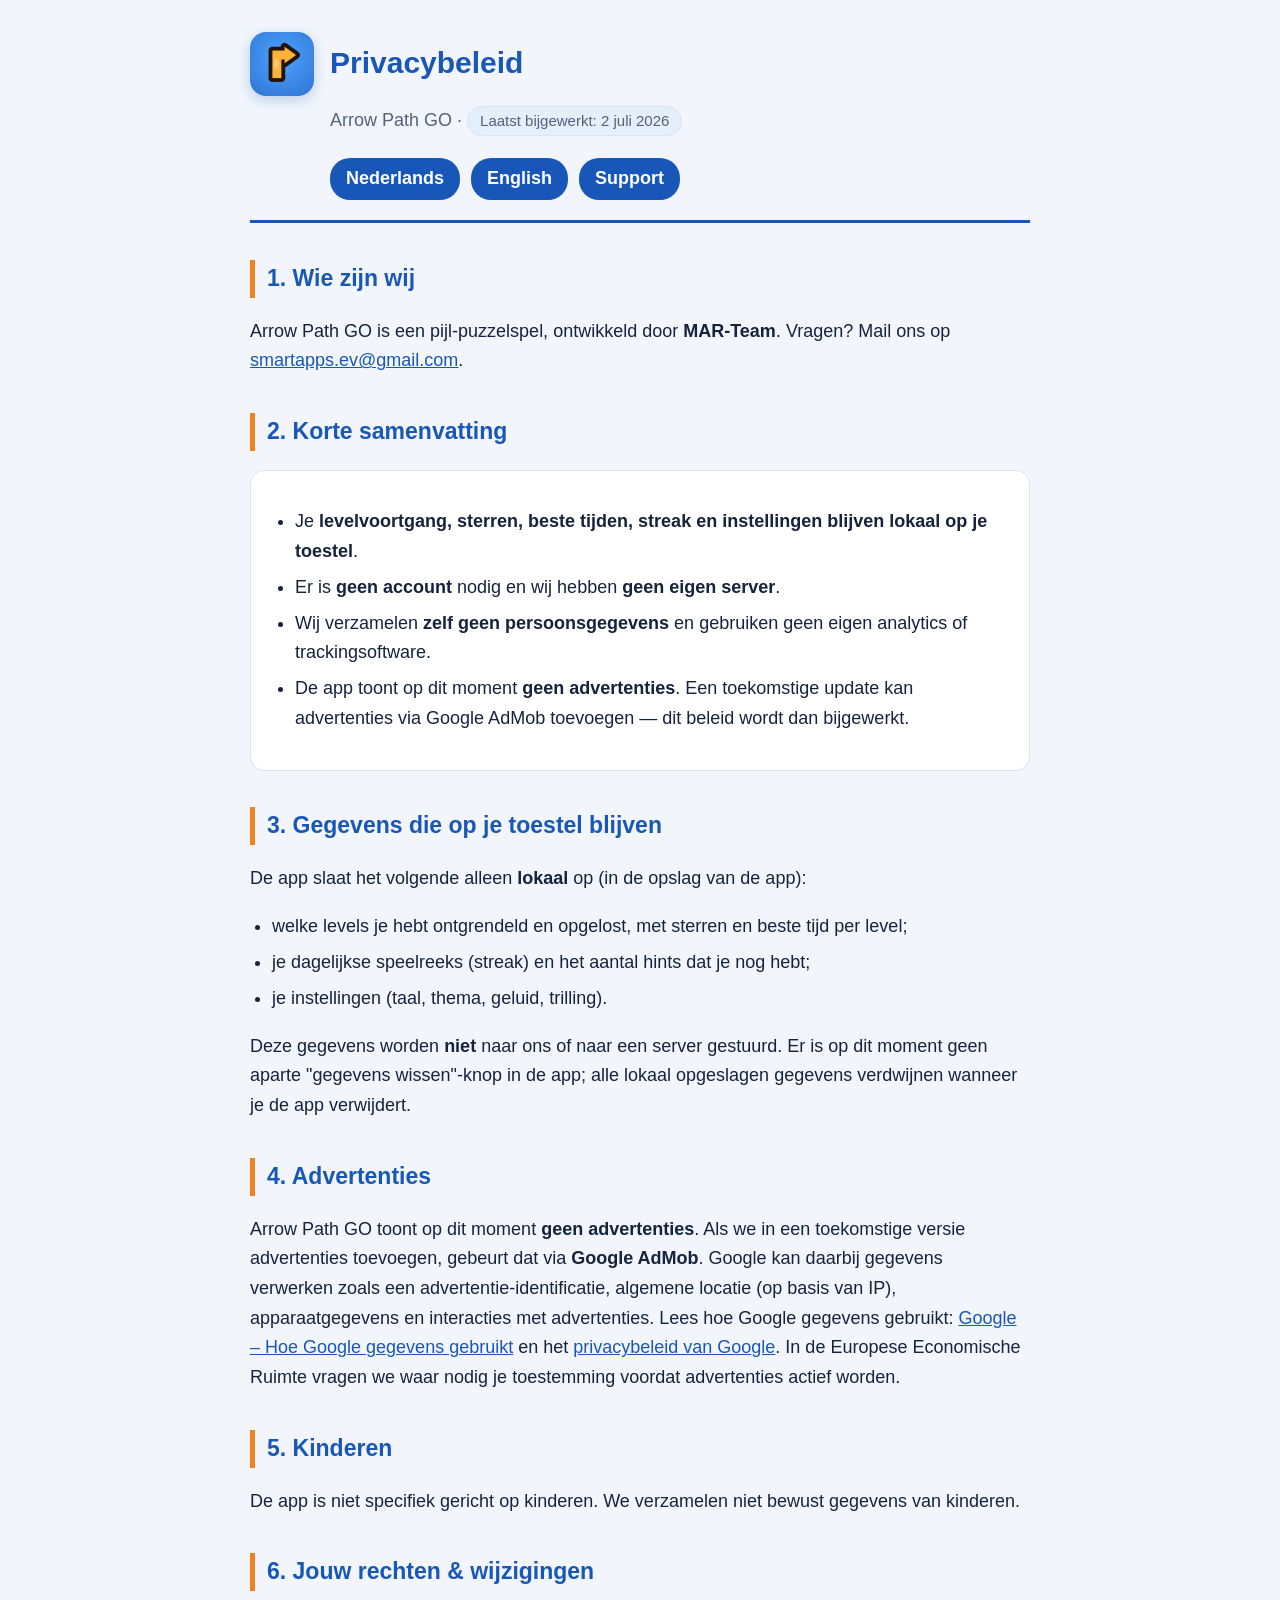
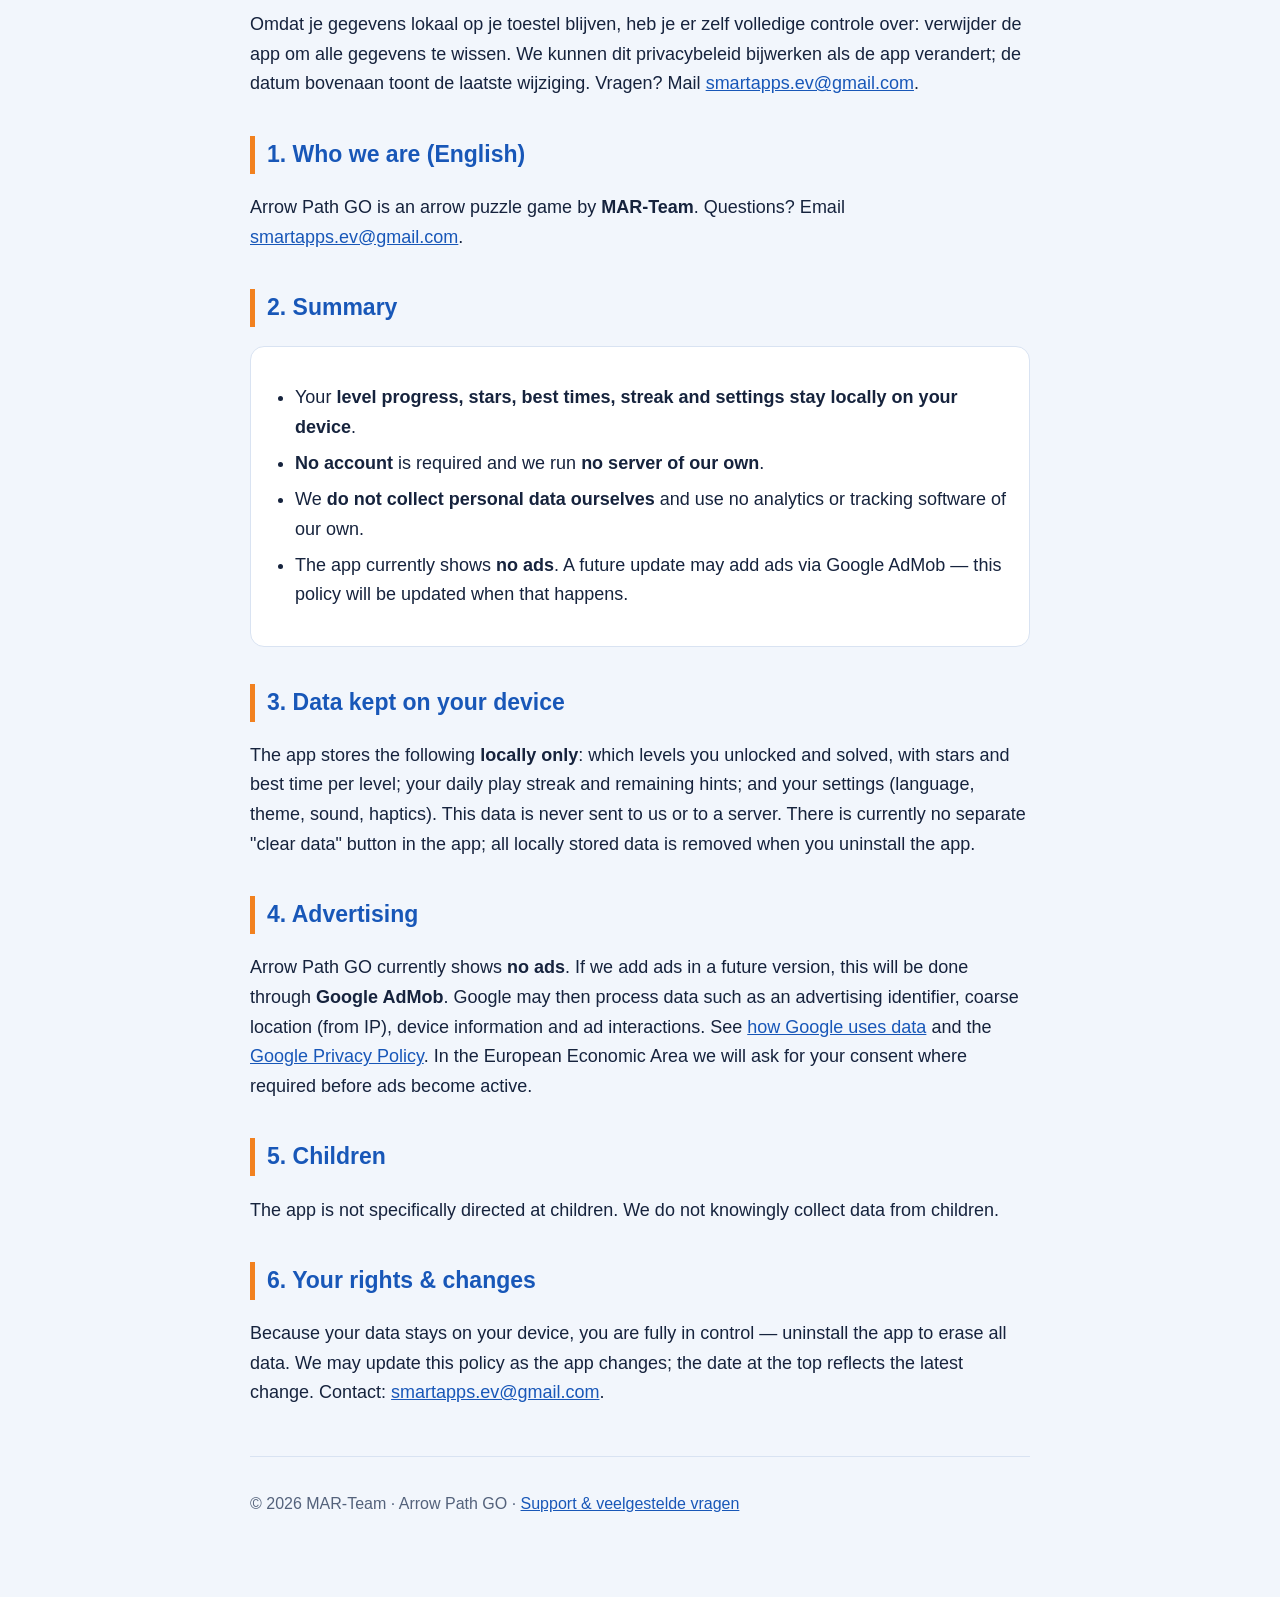
==== index.html @ 366313f2 "Add privacy policy and support page for Arrow Path GO" ====
<!DOCTYPE html>
<html lang="nl">
<head>
<meta charset="utf-8">
<meta name="viewport" content="width=device-width, initial-scale=1">
<title>Privacybeleid — Arrow Path GO</title>
<style>
  :root{
    --bg:#F2F6FC; --surface:#FFFFFF; --primary:#1857B8; --accent:#F2811F;
    --text:#16233D; --muted:#54627B; --line:#D9E3F2;
  }
  *{box-sizing:border-box}
  body{margin:0;background:var(--bg);color:var(--text);
    font-family:-apple-system,BlinkMacSystemFont,"Segoe UI",Roboto,Helvetica,Arial,sans-serif;
    line-height:1.65;font-size:18px}
  .wrap{max-width:820px;margin:0 auto;padding:32px 20px 64px}
  header{border-bottom:3px solid var(--primary);padding-bottom:16px;margin-bottom:8px;display:flex;gap:16px;align-items:flex-start}
  .logo{width:64px;height:64px;border-radius:16px;box-shadow:0 4px 14px rgba(24,87,184,.25);flex-shrink:0}
  h1{color:var(--primary);font-size:30px;margin:.2em 0}
  h2{color:var(--primary);font-size:23px;margin-top:1.6em;border-left:5px solid var(--accent);padding-left:12px}
  a{color:var(--primary)}
  .card{background:var(--surface);border:1px solid var(--line);border-radius:14px;padding:18px 22px;margin:18px 0}
  .muted{color:var(--muted)}
  .lang{display:inline-block;background:var(--primary);color:#fff;border-radius:20px;
    padding:6px 16px;text-decoration:none;font-weight:600;margin:4px 6px 4px 0}
  ul{padding-left:22px}
  li{margin:.35em 0}
  footer{margin-top:48px;border-top:1px solid var(--line);padding-top:18px;color:var(--muted);font-size:16px}
  .pill{display:inline-block;background:#E5EEFB;border:1px solid var(--line);border-radius:20px;padding:2px 12px;font-size:15px;color:var(--muted)}
</style>
</head>
<body>
<div class="wrap">
  <header>
    <img class="logo" src="logo.png" alt="Arrow Path GO logo">
    <div>
      <h1>Privacybeleid</h1>
      <p class="muted">Arrow Path GO · <span class="pill">Laatst bijgewerkt: 2 juli 2026</span></p>
      <a class="lang" href="#nl">Nederlands</a>
      <a class="lang" href="#en">English</a>
      <a class="lang" href="support/">Support</a>
    </div>
  </header>

  <!-- ===================== NEDERLANDS ===================== -->
  <section id="nl">
    <h2>1. Wie zijn wij</h2>
    <p>Arrow Path GO is een pijl-puzzelspel, ontwikkeld door <strong>MAR-Team</strong>. Vragen? Mail ons op
    <a href="mailto:smartapps.ev@gmail.com">smartapps.ev@gmail.com</a>.</p>

    <h2>2. Korte samenvatting</h2>
    <div class="card">
      <ul>
        <li>Je <strong>levelvoortgang, sterren, beste tijden, streak en instellingen blijven lokaal op je toestel</strong>.</li>
        <li>Er is <strong>geen account</strong> nodig en wij hebben <strong>geen eigen server</strong>.</li>
        <li>Wij verzamelen <strong>zelf geen persoonsgegevens</strong> en gebruiken geen eigen analytics of trackingsoftware.</li>
        <li>De app toont op dit moment <strong>geen advertenties</strong>. Een toekomstige update kan
        advertenties via Google AdMob toevoegen — dit beleid wordt dan bijgewerkt.</li>
      </ul>
    </div>

    <h2>3. Gegevens die op je toestel blijven</h2>
    <p>De app slaat het volgende alleen <strong>lokaal</strong> op (in de opslag van de app):</p>
    <ul>
      <li>welke levels je hebt ontgrendeld en opgelost, met sterren en beste tijd per level;</li>
      <li>je dagelijkse speelreeks (streak) en het aantal hints dat je nog hebt;</li>
      <li>je instellingen (taal, thema, geluid, trilling).</li>
    </ul>
    <p>Deze gegevens worden <strong>niet</strong> naar ons of naar een server gestuurd. Er is op dit moment
    geen aparte "gegevens wissen"-knop in de app; alle lokaal opgeslagen gegevens verdwijnen wanneer je de
    app verwijdert.</p>

    <h2>4. Advertenties</h2>
    <p>Arrow Path GO toont op dit moment <strong>geen advertenties</strong>. Als we in een toekomstige versie
    advertenties toevoegen, gebeurt dat via <strong>Google AdMob</strong>. Google kan daarbij gegevens
    verwerken zoals een advertentie-identificatie, algemene locatie (op basis van IP), apparaatgegevens en
    interacties met advertenties. Lees hoe Google gegevens gebruikt:
    <a href="https://policies.google.com/technologies/partner-sites" target="_blank" rel="noopener">Google – Hoe Google gegevens gebruikt</a>
    en het <a href="https://policies.google.com/privacy" target="_blank" rel="noopener">privacybeleid van Google</a>.
    In de Europese Economische Ruimte vragen we waar nodig je toestemming voordat advertenties actief worden.</p>

    <h2>5. Kinderen</h2>
    <p>De app is niet specifiek gericht op kinderen. We verzamelen niet bewust gegevens van kinderen.</p>

    <h2>6. Jouw rechten &amp; wijzigingen</h2>
    <p>Omdat je gegevens lokaal op je toestel blijven, heb je er zelf volledige controle over: verwijder de
    app om alle gegevens te wissen. We kunnen dit privacybeleid bijwerken als de app verandert; de datum
    bovenaan toont de laatste wijziging. Vragen? Mail
    <a href="mailto:smartapps.ev@gmail.com">smartapps.ev@gmail.com</a>.</p>
  </section>

  <!-- ===================== ENGLISH ===================== -->
  <section id="en">
    <h2>1. Who we are (English)</h2>
    <p>Arrow Path GO is an arrow puzzle game by <strong>MAR-Team</strong>. Questions? Email
    <a href="mailto:smartapps.ev@gmail.com">smartapps.ev@gmail.com</a>.</p>

    <h2>2. Summary</h2>
    <div class="card">
      <ul>
        <li>Your <strong>level progress, stars, best times, streak and settings stay locally on your device</strong>.</li>
        <li><strong>No account</strong> is required and we run <strong>no server of our own</strong>.</li>
        <li>We <strong>do not collect personal data ourselves</strong> and use no analytics or tracking software of our own.</li>
        <li>The app currently shows <strong>no ads</strong>. A future update may add ads via Google AdMob —
        this policy will be updated when that happens.</li>
      </ul>
    </div>

    <h2>3. Data kept on your device</h2>
    <p>The app stores the following <strong>locally only</strong>: which levels you unlocked and solved,
    with stars and best time per level; your daily play streak and remaining hints; and your settings
    (language, theme, sound, haptics). This data is never sent to us or to a server. There is currently no
    separate "clear data" button in the app; all locally stored data is removed when you uninstall the app.</p>

    <h2>4. Advertising</h2>
    <p>Arrow Path GO currently shows <strong>no ads</strong>. If we add ads in a future version, this will
    be done through <strong>Google AdMob</strong>. Google may then process data such as an advertising
    identifier, coarse location (from IP), device information and ad interactions. See
    <a href="https://policies.google.com/technologies/partner-sites" target="_blank" rel="noopener">how Google uses data</a>
    and the <a href="https://policies.google.com/privacy" target="_blank" rel="noopener">Google Privacy Policy</a>.
    In the European Economic Area we will ask for your consent where required before ads become active.</p>

    <h2>5. Children</h2>
    <p>The app is not specifically directed at children. We do not knowingly collect data from children.</p>

    <h2>6. Your rights &amp; changes</h2>
    <p>Because your data stays on your device, you are fully in control — uninstall the app to erase all
    data. We may update this policy as the app changes; the date at the top reflects the latest change.
    Contact: <a href="mailto:smartapps.ev@gmail.com">smartapps.ev@gmail.com</a>.</p>
  </section>

  <footer>
    <p>© 2026 MAR-Team · Arrow Path GO · <a href="support/">Support &amp; veelgestelde vragen</a></p>
  </footer>
</div>
</body>
</html>
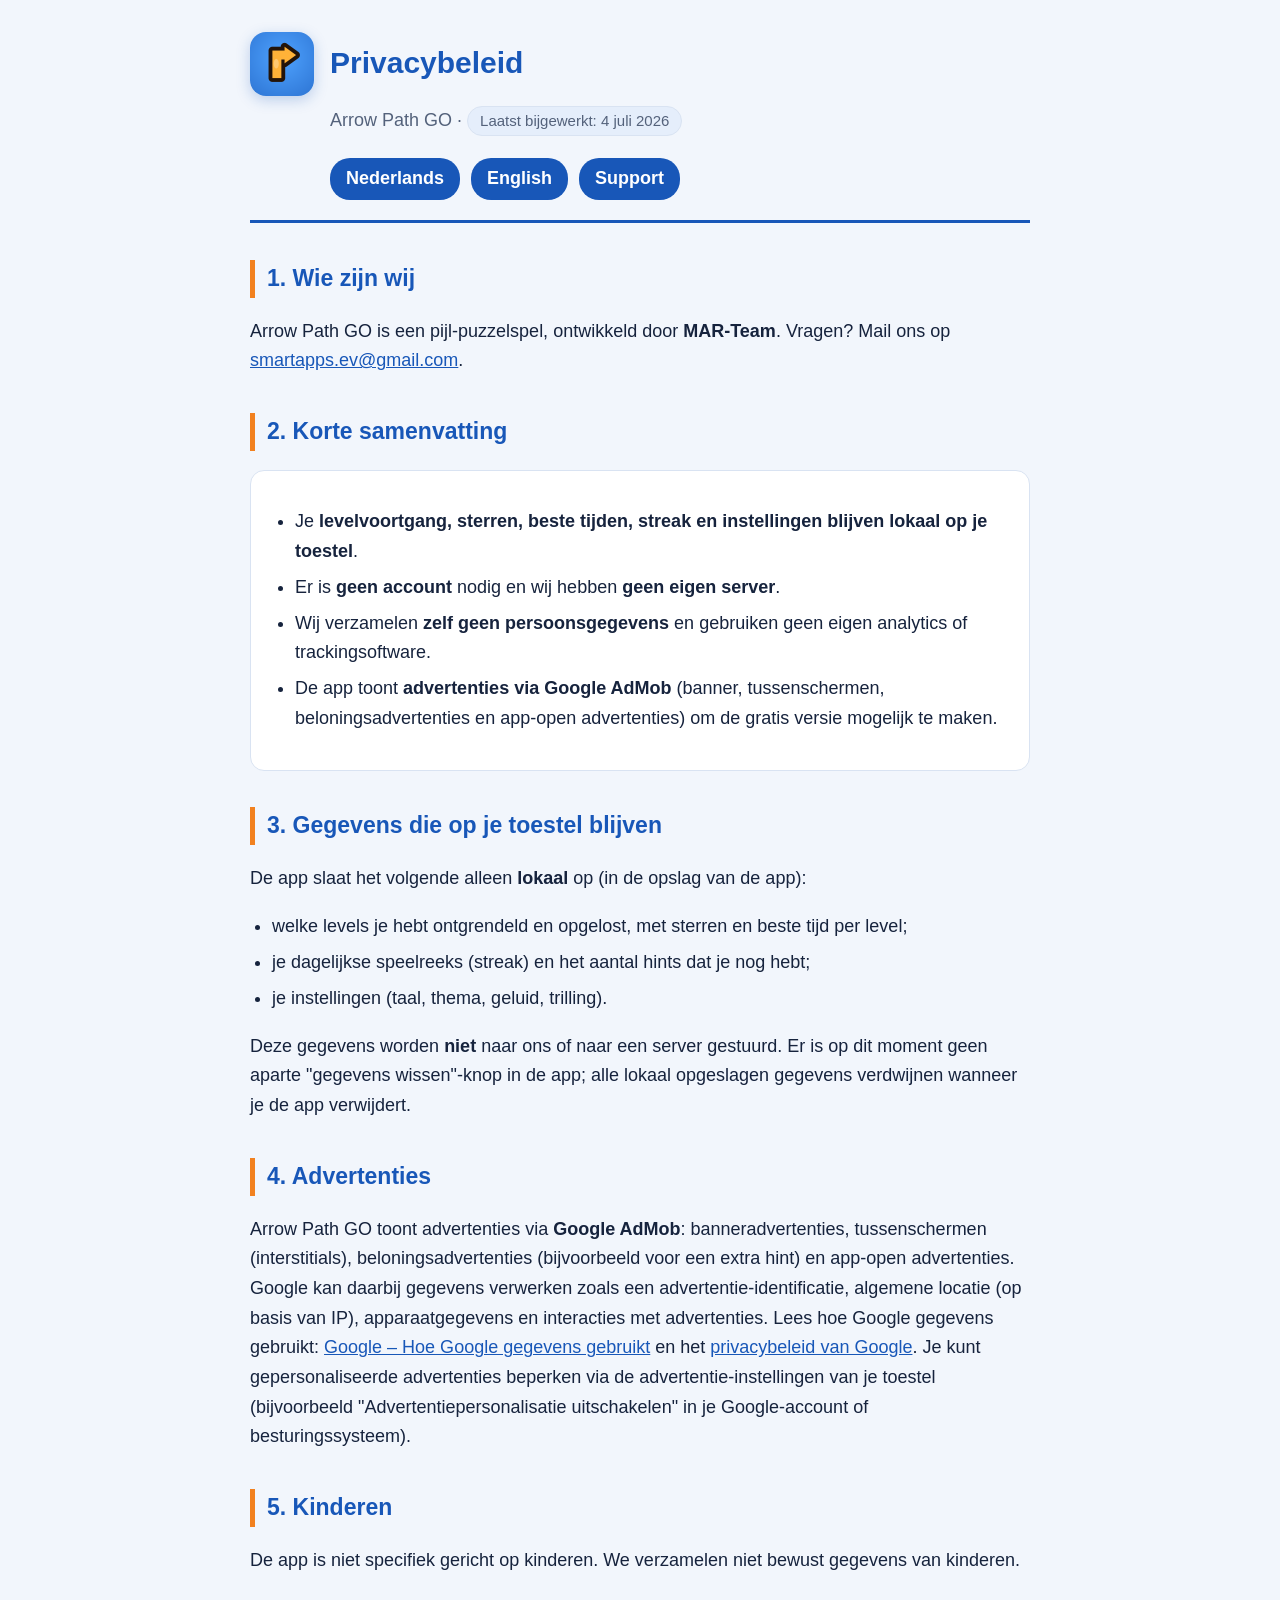
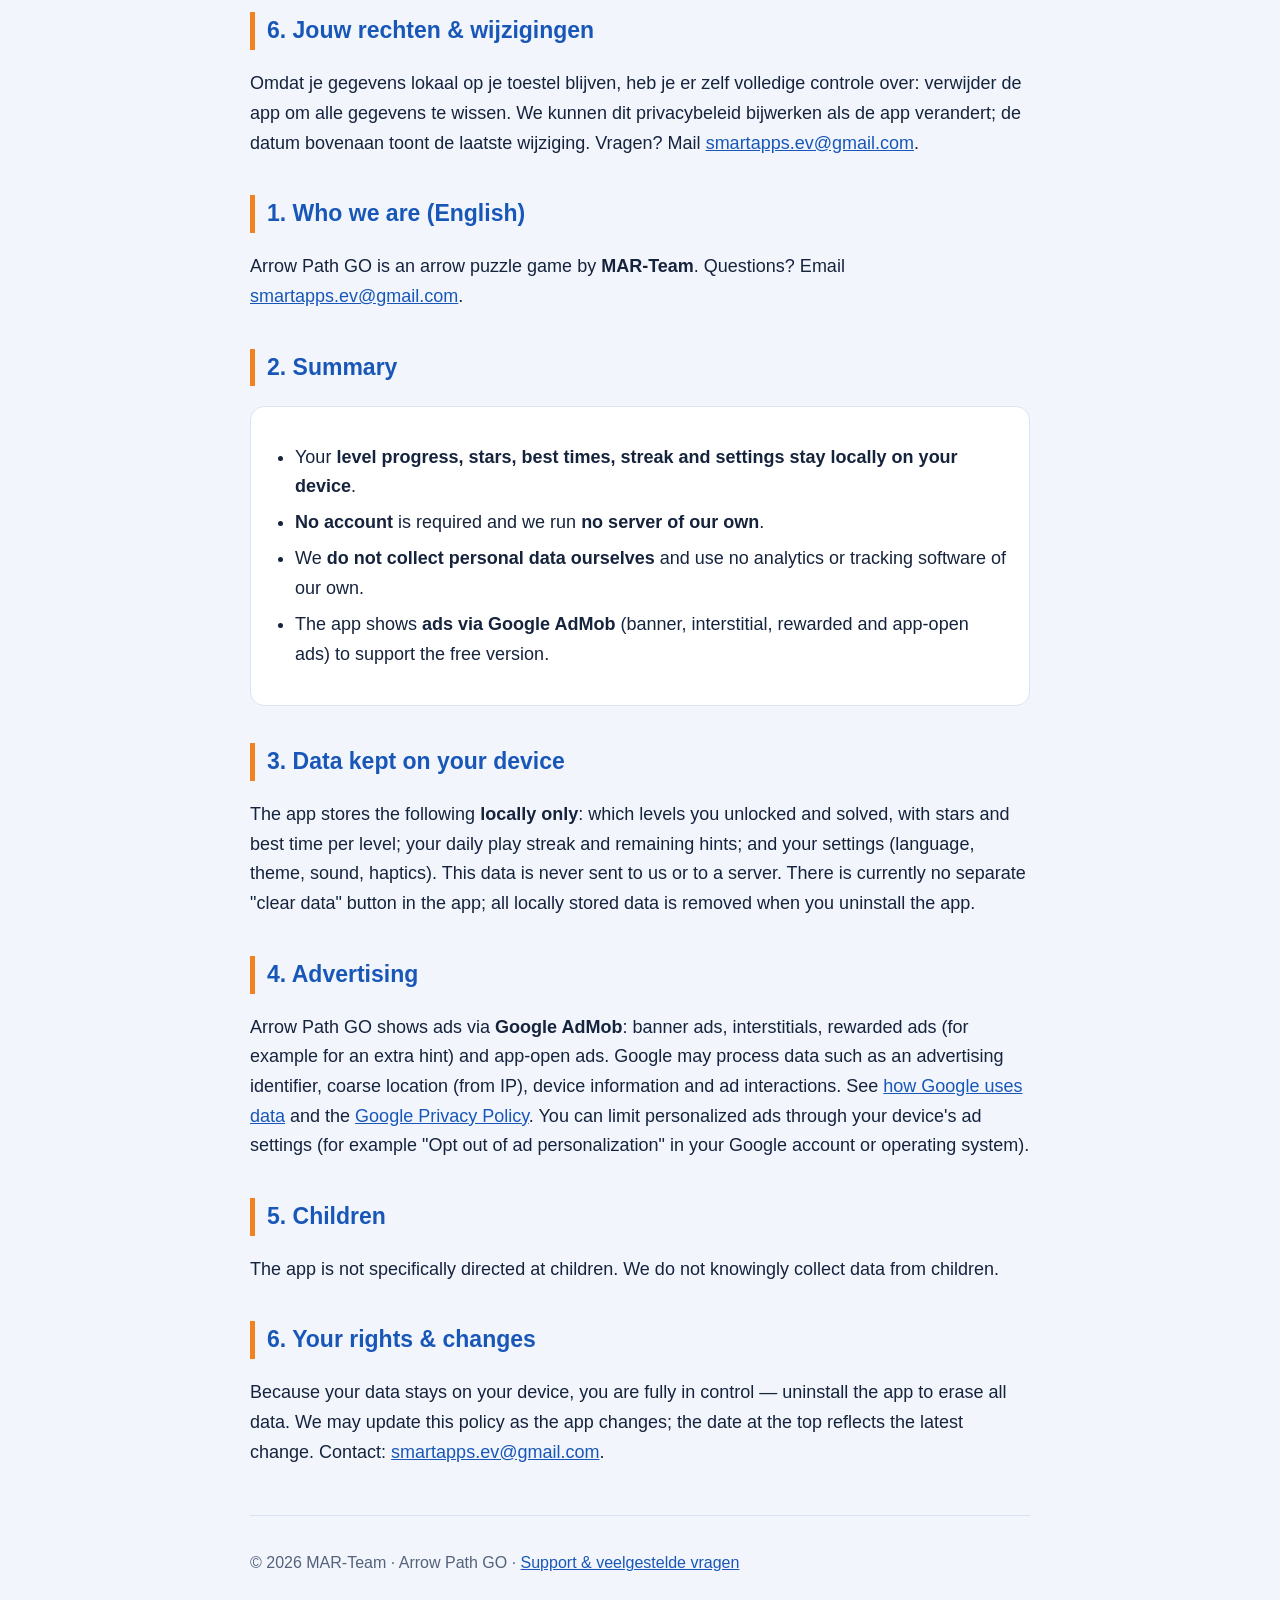
==== commit b73e6ed2: "Update privacy policy: app now shows AdMob ads (banner, interstitial, rewarded, app-open)" ====
--- a/index.html
+++ b/index.html
@@ -35,7 +35,7 @@
     <img class="logo" src="logo.png" alt="Arrow Path GO logo">
     <div>
       <h1>Privacybeleid</h1>
-      <p class="muted">Arrow Path GO · <span class="pill">Laatst bijgewerkt: 2 juli 2026</span></p>
+      <p class="muted">Arrow Path GO · <span class="pill">Laatst bijgewerkt: 4 juli 2026</span></p>
       <a class="lang" href="#nl">Nederlands</a>
       <a class="lang" href="#en">English</a>
       <a class="lang" href="support/">Support</a>
@@ -54,8 +54,8 @@
         <li>Je <strong>levelvoortgang, sterren, beste tijden, streak en instellingen blijven lokaal op je toestel</strong>.</li>
         <li>Er is <strong>geen account</strong> nodig en wij hebben <strong>geen eigen server</strong>.</li>
         <li>Wij verzamelen <strong>zelf geen persoonsgegevens</strong> en gebruiken geen eigen analytics of trackingsoftware.</li>
-        <li>De app toont op dit moment <strong>geen advertenties</strong>. Een toekomstige update kan
-        advertenties via Google AdMob toevoegen — dit beleid wordt dan bijgewerkt.</li>
+        <li>De app toont <strong>advertenties via Google AdMob</strong> (banner, tussenschermen, beloningsadvertenties
+        en app-open advertenties) om de gratis versie mogelijk te maken.</li>
       </ul>
     </div>
 
@@ -71,13 +71,14 @@
     app verwijdert.</p>
 
     <h2>4. Advertenties</h2>
-    <p>Arrow Path GO toont op dit moment <strong>geen advertenties</strong>. Als we in een toekomstige versie
-    advertenties toevoegen, gebeurt dat via <strong>Google AdMob</strong>. Google kan daarbij gegevens
-    verwerken zoals een advertentie-identificatie, algemene locatie (op basis van IP), apparaatgegevens en
-    interacties met advertenties. Lees hoe Google gegevens gebruikt:
+    <p>Arrow Path GO toont advertenties via <strong>Google AdMob</strong>: banneradvertenties, tussenschermen
+    (interstitials), beloningsadvertenties (bijvoorbeeld voor een extra hint) en app-open advertenties. Google
+    kan daarbij gegevens verwerken zoals een advertentie-identificatie, algemene locatie (op basis van IP),
+    apparaatgegevens en interacties met advertenties. Lees hoe Google gegevens gebruikt:
     <a href="https://policies.google.com/technologies/partner-sites" target="_blank" rel="noopener">Google – Hoe Google gegevens gebruikt</a>
     en het <a href="https://policies.google.com/privacy" target="_blank" rel="noopener">privacybeleid van Google</a>.
-    In de Europese Economische Ruimte vragen we waar nodig je toestemming voordat advertenties actief worden.</p>
+    Je kunt gepersonaliseerde advertenties beperken via de advertentie-instellingen van je toestel
+    (bijvoorbeeld "Advertentiepersonalisatie uitschakelen" in je Google-account of besturingssysteem).</p>
 
     <h2>5. Kinderen</h2>
     <p>De app is niet specifiek gericht op kinderen. We verzamelen niet bewust gegevens van kinderen.</p>
@@ -101,8 +102,8 @@
         <li>Your <strong>level progress, stars, best times, streak and settings stay locally on your device</strong>.</li>
         <li><strong>No account</strong> is required and we run <strong>no server of our own</strong>.</li>
         <li>We <strong>do not collect personal data ourselves</strong> and use no analytics or tracking software of our own.</li>
-        <li>The app currently shows <strong>no ads</strong>. A future update may add ads via Google AdMob —
-        this policy will be updated when that happens.</li>
+        <li>The app shows <strong>ads via Google AdMob</strong> (banner, interstitial, rewarded and app-open
+        ads) to support the free version.</li>
       </ul>
     </div>
 
@@ -113,12 +114,13 @@
     separate "clear data" button in the app; all locally stored data is removed when you uninstall the app.</p>
 
     <h2>4. Advertising</h2>
-    <p>Arrow Path GO currently shows <strong>no ads</strong>. If we add ads in a future version, this will
-    be done through <strong>Google AdMob</strong>. Google may then process data such as an advertising
+    <p>Arrow Path GO shows ads via <strong>Google AdMob</strong>: banner ads, interstitials, rewarded ads
+    (for example for an extra hint) and app-open ads. Google may process data such as an advertising
     identifier, coarse location (from IP), device information and ad interactions. See
     <a href="https://policies.google.com/technologies/partner-sites" target="_blank" rel="noopener">how Google uses data</a>
     and the <a href="https://policies.google.com/privacy" target="_blank" rel="noopener">Google Privacy Policy</a>.
-    In the European Economic Area we will ask for your consent where required before ads become active.</p>
+    You can limit personalized ads through your device's ad settings (for example "Opt out of ad
+    personalization" in your Google account or operating system).</p>
 
     <h2>5. Children</h2>
     <p>The app is not specifically directed at children. We do not knowingly collect data from children.</p>
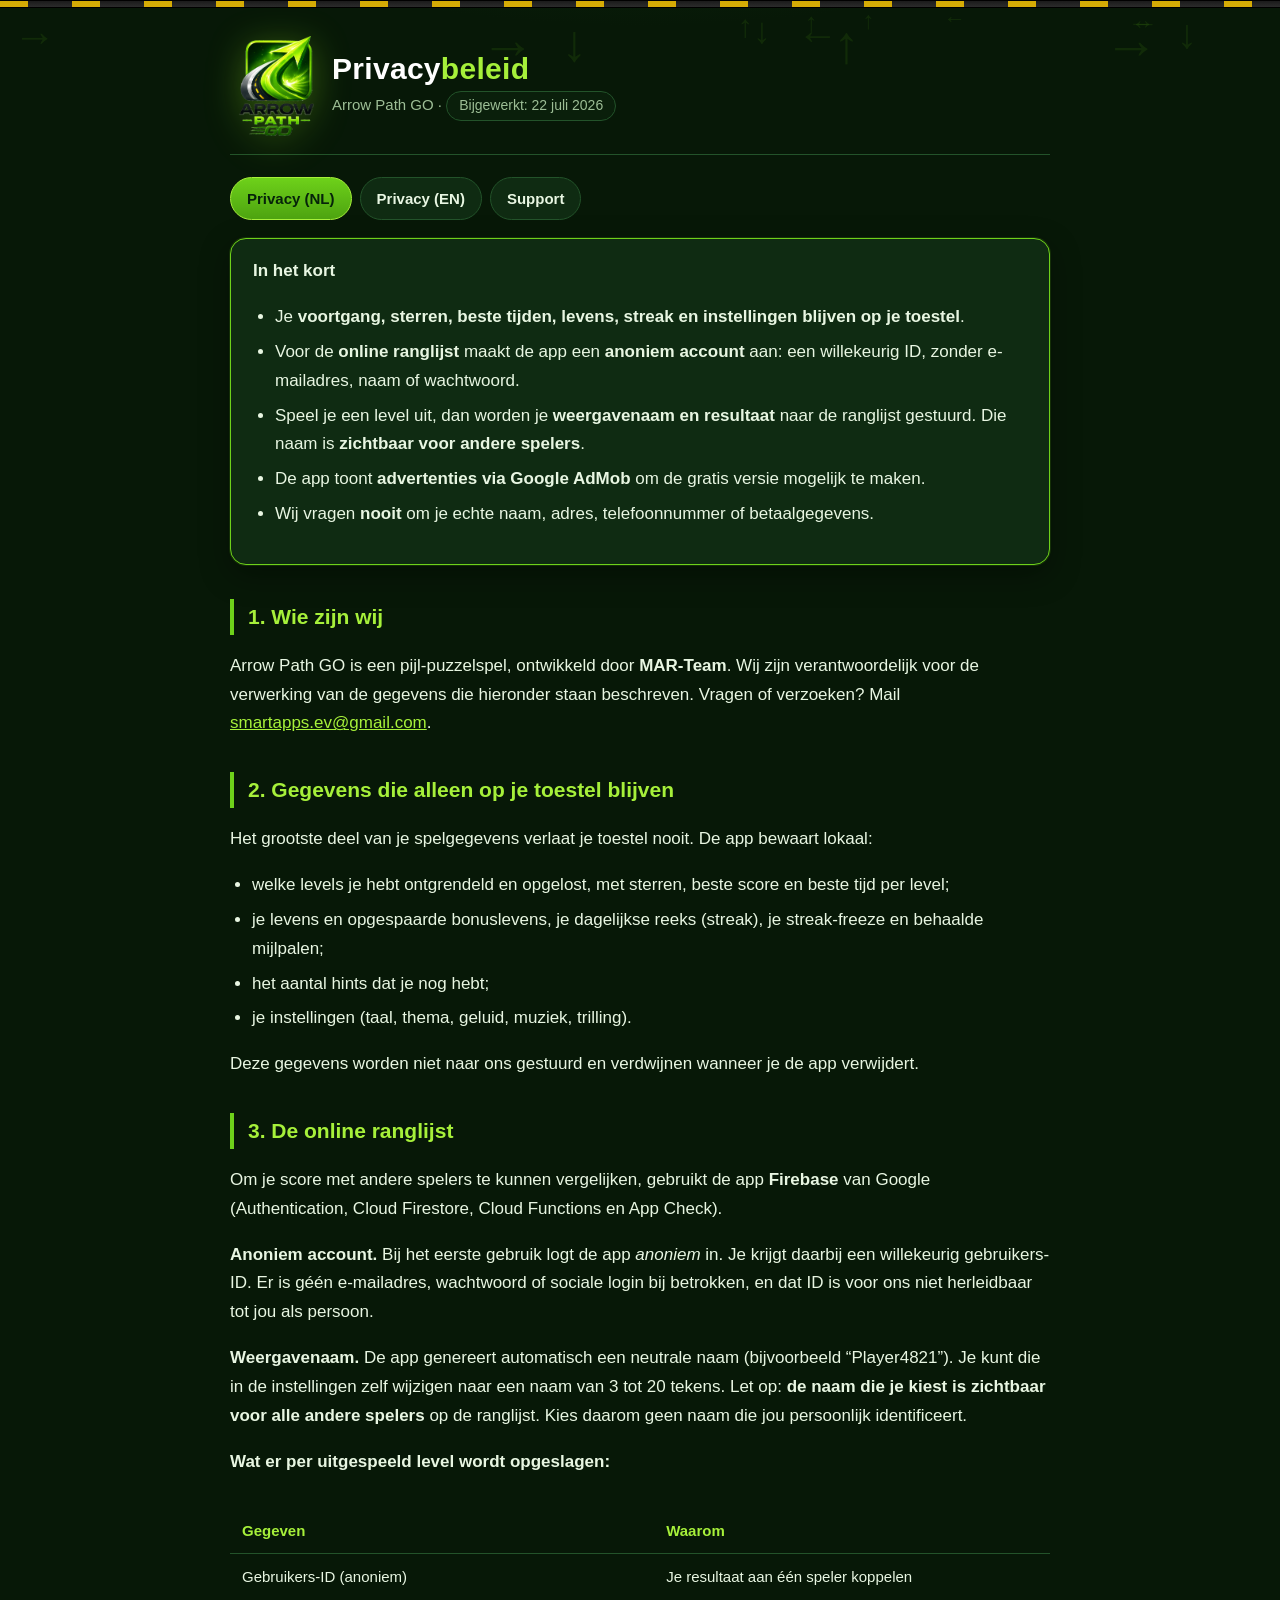
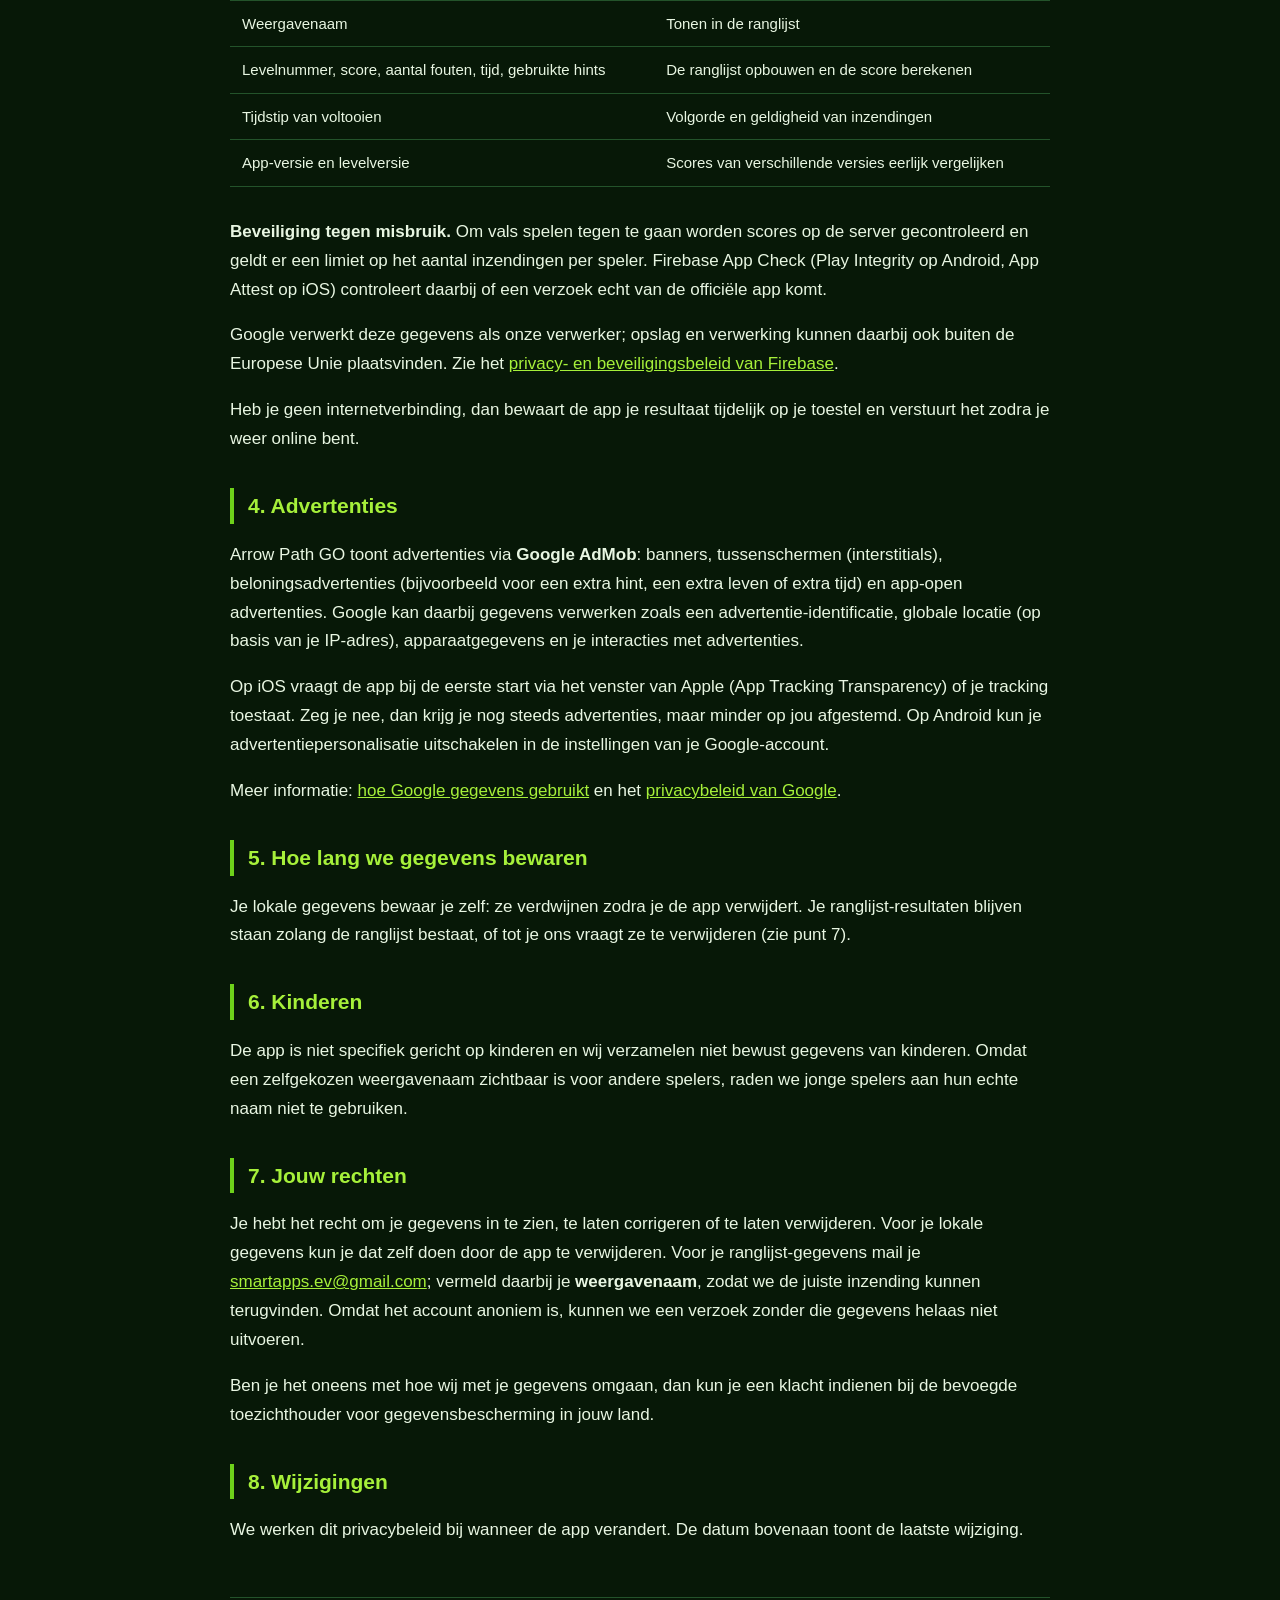
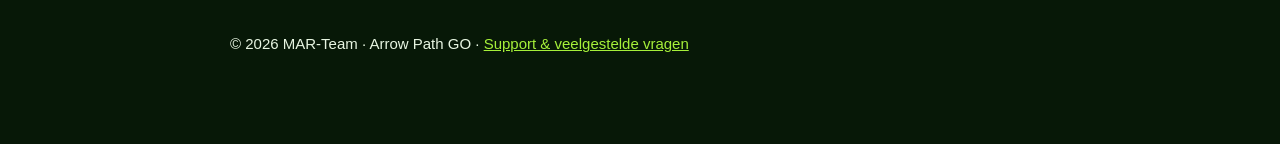
==== commit a56ba314: "Rewrite privacy & support site: correct data disclosure, real branding, multi-page Privacy policy no" ====
--- a/index.html
+++ b/index.html
@@ -4,136 +4,144 @@
 <meta charset="utf-8">
 <meta name="viewport" content="width=device-width, initial-scale=1">
 <title>Privacybeleid — Arrow Path GO</title>
-<style>
-  :root{
-    --bg:#F2F6FC; --surface:#FFFFFF; --primary:#1857B8; --accent:#F2811F;
-    --text:#16233D; --muted:#54627B; --line:#D9E3F2;
-  }
-  *{box-sizing:border-box}
-  body{margin:0;background:var(--bg);color:var(--text);
-    font-family:-apple-system,BlinkMacSystemFont,"Segoe UI",Roboto,Helvetica,Arial,sans-serif;
-    line-height:1.65;font-size:18px}
-  .wrap{max-width:820px;margin:0 auto;padding:32px 20px 64px}
-  header{border-bottom:3px solid var(--primary);padding-bottom:16px;margin-bottom:8px;display:flex;gap:16px;align-items:flex-start}
-  .logo{width:64px;height:64px;border-radius:16px;box-shadow:0 4px 14px rgba(24,87,184,.25);flex-shrink:0}
-  h1{color:var(--primary);font-size:30px;margin:.2em 0}
-  h2{color:var(--primary);font-size:23px;margin-top:1.6em;border-left:5px solid var(--accent);padding-left:12px}
-  a{color:var(--primary)}
-  .card{background:var(--surface);border:1px solid var(--line);border-radius:14px;padding:18px 22px;margin:18px 0}
-  .muted{color:var(--muted)}
-  .lang{display:inline-block;background:var(--primary);color:#fff;border-radius:20px;
-    padding:6px 16px;text-decoration:none;font-weight:600;margin:4px 6px 4px 0}
-  ul{padding-left:22px}
-  li{margin:.35em 0}
-  footer{margin-top:48px;border-top:1px solid var(--line);padding-top:18px;color:var(--muted);font-size:16px}
-  .pill{display:inline-block;background:#E5EEFB;border:1px solid var(--line);border-radius:20px;padding:2px 12px;font-size:15px;color:var(--muted)}
-</style>
+<meta name="description" content="Privacybeleid van Arrow Path GO: welke gegevens de app lokaal bewaart, wat er voor de online ranglijst wordt verwerkt en hoe je je gegevens laat verwijderen.">
+<link rel="icon" href="assets/icon.png">
+<link rel="stylesheet" href="assets/style.css">
 </head>
 <body>
+<div class="arrows" aria-hidden="true"></div>
+<div class="road" aria-hidden="true"></div>
+
 <div class="wrap">
-  <header>
-    <img class="logo" src="logo.png" alt="Arrow Path GO logo">
+  <header class="site">
+    <img src="assets/logo.png" alt="Arrow Path GO">
     <div>
-      <h1>Privacybeleid</h1>
-      <p class="muted">Arrow Path GO · <span class="pill">Laatst bijgewerkt: 4 juli 2026</span></p>
-      <a class="lang" href="#nl">Nederlands</a>
-      <a class="lang" href="#en">English</a>
-      <a class="lang" href="support/">Support</a>
+      <h1>Privacy<span class="accent">beleid</span></h1>
+      <p class="tagline">Arrow Path GO &middot; <span class="pill">Bijgewerkt: 22 juli 2026</span></p>
     </div>
   </header>
 
-  <!-- ===================== NEDERLANDS ===================== -->
-  <section id="nl">
-    <h2>1. Wie zijn wij</h2>
-    <p>Arrow Path GO is een pijl-puzzelspel, ontwikkeld door <strong>MAR-Team</strong>. Vragen? Mail ons op
-    <a href="mailto:smartapps.ev@gmail.com">smartapps.ev@gmail.com</a>.</p>
+  <nav class="tabs">
+    <a href="./" aria-current="page">Privacy (NL)</a>
+    <a href="en/">Privacy (EN)</a>
+    <a href="support/">Support</a>
+  </nav>
 
-    <h2>2. Korte samenvatting</h2>
-    <div class="card">
+  <section class="reveal">
+    <div class="card highlight">
+      <strong>In het kort</strong>
       <ul>
-        <li>Je <strong>levelvoortgang, sterren, beste tijden, streak en instellingen blijven lokaal op je toestel</strong>.</li>
-        <li>Er is <strong>geen account</strong> nodig en wij hebben <strong>geen eigen server</strong>.</li>
-        <li>Wij verzamelen <strong>zelf geen persoonsgegevens</strong> en gebruiken geen eigen analytics of trackingsoftware.</li>
-        <li>De app toont <strong>advertenties via Google AdMob</strong> (banner, tussenschermen, beloningsadvertenties
-        en app-open advertenties) om de gratis versie mogelijk te maken.</li>
+        <li>Je <strong>voortgang, sterren, beste tijden, levens, streak en instellingen blijven op je toestel</strong>.</li>
+        <li>Voor de <strong>online ranglijst</strong> maakt de app een <strong>anoniem account</strong> aan: een willekeurig ID, zonder e-mailadres, naam of wachtwoord.</li>
+        <li>Speel je een level uit, dan worden je <strong>weergavenaam en resultaat</strong> naar de ranglijst gestuurd. Die naam is <strong>zichtbaar voor andere spelers</strong>.</li>
+        <li>De app toont <strong>advertenties via Google AdMob</strong> om de gratis versie mogelijk te maken.</li>
+        <li>Wij vragen <strong>nooit</strong> om je echte naam, adres, telefoonnummer of betaalgegevens.</li>
       </ul>
     </div>
+  </section>
 
-    <h2>3. Gegevens die op je toestel blijven</h2>
-    <p>De app slaat het volgende alleen <strong>lokaal</strong> op (in de opslag van de app):</p>
-    <ul>
-      <li>welke levels je hebt ontgrendeld en opgelost, met sterren en beste tijd per level;</li>
-      <li>je dagelijkse speelreeks (streak) en het aantal hints dat je nog hebt;</li>
-      <li>je instellingen (taal, thema, geluid, trilling).</li>
-    </ul>
-    <p>Deze gegevens worden <strong>niet</strong> naar ons of naar een server gestuurd. Er is op dit moment
-    geen aparte "gegevens wissen"-knop in de app; alle lokaal opgeslagen gegevens verdwijnen wanneer je de
-    app verwijdert.</p>
-
-    <h2>4. Advertenties</h2>
-    <p>Arrow Path GO toont advertenties via <strong>Google AdMob</strong>: banneradvertenties, tussenschermen
-    (interstitials), beloningsadvertenties (bijvoorbeeld voor een extra hint) en app-open advertenties. Google
-    kan daarbij gegevens verwerken zoals een advertentie-identificatie, algemene locatie (op basis van IP),
-    apparaatgegevens en interacties met advertenties. Lees hoe Google gegevens gebruikt:
-    <a href="https://policies.google.com/technologies/partner-sites" target="_blank" rel="noopener">Google – Hoe Google gegevens gebruikt</a>
-    en het <a href="https://policies.google.com/privacy" target="_blank" rel="noopener">privacybeleid van Google</a>.
-    Je kunt gepersonaliseerde advertenties beperken via de advertentie-instellingen van je toestel
-    (bijvoorbeeld "Advertentiepersonalisatie uitschakelen" in je Google-account of besturingssysteem).</p>
-
-    <h2>5. Kinderen</h2>
-    <p>De app is niet specifiek gericht op kinderen. We verzamelen niet bewust gegevens van kinderen.</p>
-
-    <h2>6. Jouw rechten &amp; wijzigingen</h2>
-    <p>Omdat je gegevens lokaal op je toestel blijven, heb je er zelf volledige controle over: verwijder de
-    app om alle gegevens te wissen. We kunnen dit privacybeleid bijwerken als de app verandert; de datum
-    bovenaan toont de laatste wijziging. Vragen? Mail
+  <section class="reveal">
+    <h2>1. Wie zijn wij</h2>
+    <p>Arrow Path GO is een pijl-puzzelspel, ontwikkeld door <strong>MAR-Team</strong>. Wij zijn verantwoordelijk
+    voor de verwerking van de gegevens die hieronder staan beschreven. Vragen of verzoeken? Mail
     <a href="mailto:smartapps.ev@gmail.com">smartapps.ev@gmail.com</a>.</p>
   </section>
 
-  <!-- ===================== ENGLISH ===================== -->
-  <section id="en">
-    <h2>1. Who we are (English)</h2>
-    <p>Arrow Path GO is an arrow puzzle game by <strong>MAR-Team</strong>. Questions? Email
-    <a href="mailto:smartapps.ev@gmail.com">smartapps.ev@gmail.com</a>.</p>
+  <section class="reveal">
+    <h2>2. Gegevens die alleen op je toestel blijven</h2>
+    <p>Het grootste deel van je spelgegevens verlaat je toestel nooit. De app bewaart lokaal:</p>
+    <ul>
+      <li>welke levels je hebt ontgrendeld en opgelost, met sterren, beste score en beste tijd per level;</li>
+      <li>je levens en opgespaarde bonuslevens, je dagelijkse reeks (streak), je streak-freeze en behaalde mijlpalen;</li>
+      <li>het aantal hints dat je nog hebt;</li>
+      <li>je instellingen (taal, thema, geluid, muziek, trilling).</li>
+    </ul>
+    <p>Deze gegevens worden niet naar ons gestuurd en verdwijnen wanneer je de app verwijdert.</p>
+  </section>
 
-    <h2>2. Summary</h2>
-    <div class="card">
-      <ul>
-        <li>Your <strong>level progress, stars, best times, streak and settings stay locally on your device</strong>.</li>
-        <li><strong>No account</strong> is required and we run <strong>no server of our own</strong>.</li>
-        <li>We <strong>do not collect personal data ourselves</strong> and use no analytics or tracking software of our own.</li>
-        <li>The app shows <strong>ads via Google AdMob</strong> (banner, interstitial, rewarded and app-open
-        ads) to support the free version.</li>
-      </ul>
+  <section class="reveal">
+    <h2>3. De online ranglijst</h2>
+    <p>Om je score met andere spelers te kunnen vergelijken, gebruikt de app <strong>Firebase</strong> van Google
+    (Authentication, Cloud Firestore, Cloud Functions en App Check).</p>
+
+    <p><strong>Anoniem account.</strong> Bij het eerste gebruik logt de app <em>anoniem</em> in. Je krijgt daarbij een
+    willekeurig gebruikers-ID. Er is géén e-mailadres, wachtwoord of sociale login bij betrokken, en dat ID is voor
+    ons niet herleidbaar tot jou als persoon.</p>
+
+    <p><strong>Weergavenaam.</strong> De app genereert automatisch een neutrale naam (bijvoorbeeld
+    &ldquo;Player4821&rdquo;). Je kunt die in de instellingen zelf wijzigen naar een naam van 3 tot 20 tekens.
+    Let op: <strong>de naam die je kiest is zichtbaar voor alle andere spelers</strong> op de ranglijst. Kies daarom
+    geen naam die jou persoonlijk identificeert.</p>
+
+    <p><strong>Wat er per uitgespeeld level wordt opgeslagen:</strong></p>
+    <div class="table-scroll">
+      <table class="data">
+        <tr><th>Gegeven</th><th>Waarom</th></tr>
+        <tr><td>Gebruikers-ID (anoniem)</td><td>Je resultaat aan één speler koppelen</td></tr>
+        <tr><td>Weergavenaam</td><td>Tonen in de ranglijst</td></tr>
+        <tr><td>Levelnummer, score, aantal fouten, tijd, gebruikte hints</td><td>De ranglijst opbouwen en de score berekenen</td></tr>
+        <tr><td>Tijdstip van voltooien</td><td>Volgorde en geldigheid van inzendingen</td></tr>
+        <tr><td>App-versie en levelversie</td><td>Scores van verschillende versies eerlijk vergelijken</td></tr>
+      </table>
     </div>
 
-    <h2>3. Data kept on your device</h2>
-    <p>The app stores the following <strong>locally only</strong>: which levels you unlocked and solved,
-    with stars and best time per level; your daily play streak and remaining hints; and your settings
-    (language, theme, sound, haptics). This data is never sent to us or to a server. There is currently no
-    separate "clear data" button in the app; all locally stored data is removed when you uninstall the app.</p>
+    <p><strong>Beveiliging tegen misbruik.</strong> Om vals spelen tegen te gaan worden scores op de server
+    gecontroleerd en geldt er een limiet op het aantal inzendingen per speler. Firebase App Check (Play Integrity op
+    Android, App Attest op iOS) controleert daarbij of een verzoek echt van de officiële app komt.</p>
 
-    <h2>4. Advertising</h2>
-    <p>Arrow Path GO shows ads via <strong>Google AdMob</strong>: banner ads, interstitials, rewarded ads
-    (for example for an extra hint) and app-open ads. Google may process data such as an advertising
-    identifier, coarse location (from IP), device information and ad interactions. See
-    <a href="https://policies.google.com/technologies/partner-sites" target="_blank" rel="noopener">how Google uses data</a>
-    and the <a href="https://policies.google.com/privacy" target="_blank" rel="noopener">Google Privacy Policy</a>.
-    You can limit personalized ads through your device's ad settings (for example "Opt out of ad
-    personalization" in your Google account or operating system).</p>
+    <p>Google verwerkt deze gegevens als onze verwerker; opslag en verwerking kunnen daarbij ook buiten de Europese
+    Unie plaatsvinden. Zie het <a href="https://firebase.google.com/support/privacy" target="_blank" rel="noopener">privacy- en beveiligingsbeleid van Firebase</a>.</p>
 
-    <h2>5. Children</h2>
-    <p>The app is not specifically directed at children. We do not knowingly collect data from children.</p>
-
-    <h2>6. Your rights &amp; changes</h2>
-    <p>Because your data stays on your device, you are fully in control — uninstall the app to erase all
-    data. We may update this policy as the app changes; the date at the top reflects the latest change.
-    Contact: <a href="mailto:smartapps.ev@gmail.com">smartapps.ev@gmail.com</a>.</p>
+    <p>Heb je geen internetverbinding, dan bewaart de app je resultaat tijdelijk op je toestel en verstuurt het
+    zodra je weer online bent.</p>
   </section>
 
-  <footer>
-    <p>© 2026 MAR-Team · Arrow Path GO · <a href="support/">Support &amp; veelgestelde vragen</a></p>
+  <section class="reveal">
+    <h2>4. Advertenties</h2>
+    <p>Arrow Path GO toont advertenties via <strong>Google AdMob</strong>: banners, tussenschermen (interstitials),
+    beloningsadvertenties (bijvoorbeeld voor een extra hint, een extra leven of extra tijd) en app-open
+    advertenties. Google kan daarbij gegevens verwerken zoals een advertentie-identificatie, globale locatie (op
+    basis van je IP-adres), apparaatgegevens en je interacties met advertenties.</p>
+    <p>Op iOS vraagt de app bij de eerste start via het venster van Apple (App Tracking Transparency) of je
+    tracking toestaat. Zeg je nee, dan krijg je nog steeds advertenties, maar minder op jou afgestemd. Op Android
+    kun je advertentiepersonalisatie uitschakelen in de instellingen van je Google-account.</p>
+    <p>Meer informatie: <a href="https://policies.google.com/technologies/partner-sites" target="_blank" rel="noopener">hoe Google gegevens gebruikt</a>
+    en het <a href="https://policies.google.com/privacy" target="_blank" rel="noopener">privacybeleid van Google</a>.</p>
+  </section>
+
+  <section class="reveal">
+    <h2>5. Hoe lang we gegevens bewaren</h2>
+    <p>Je lokale gegevens bewaar je zelf: ze verdwijnen zodra je de app verwijdert. Je ranglijst-resultaten blijven
+    staan zolang de ranglijst bestaat, of tot je ons vraagt ze te verwijderen (zie punt 7).</p>
+  </section>
+
+  <section class="reveal">
+    <h2>6. Kinderen</h2>
+    <p>De app is niet specifiek gericht op kinderen en wij verzamelen niet bewust gegevens van kinderen. Omdat een
+    zelfgekozen weergavenaam zichtbaar is voor andere spelers, raden we jonge spelers aan hun echte naam niet te
+    gebruiken.</p>
+  </section>
+
+  <section class="reveal">
+    <h2>7. Jouw rechten</h2>
+    <p>Je hebt het recht om je gegevens in te zien, te laten corrigeren of te laten verwijderen. Voor je lokale
+    gegevens kun je dat zelf doen door de app te verwijderen. Voor je ranglijst-gegevens mail je
+    <a href="mailto:smartapps.ev@gmail.com">smartapps.ev@gmail.com</a>; vermeld daarbij je <strong>weergavenaam</strong>,
+    zodat we de juiste inzending kunnen terugvinden. Omdat het account anoniem is, kunnen we een verzoek zonder die
+    gegevens helaas niet uitvoeren.</p>
+    <p>Ben je het oneens met hoe wij met je gegevens omgaan, dan kun je een klacht indienen bij de bevoegde
+    toezichthouder voor gegevensbescherming in jouw land.</p>
+  </section>
+
+  <section class="reveal">
+    <h2>8. Wijzigingen</h2>
+    <p>We werken dit privacybeleid bij wanneer de app verandert. De datum bovenaan toont de laatste wijziging.</p>
+  </section>
+
+  <footer class="site">
+    <p>&copy; 2026 MAR-Team &middot; Arrow Path GO &middot; <a href="support/">Support &amp; veelgestelde vragen</a></p>
   </footer>
 </div>
+<script src="assets/site.js"></script>
 </body>
 </html>
--- a/assets/style.css
+++ b/assets/style.css
@@ -0,0 +1,233 @@
+/* Arrow Path GO — huisstijl afgeleid van het app-icoon: donkergroene nacht,
+   fel groen pijl-accent, asfaltgrijs en gele wegmarkering. */
+:root {
+  --bg: #071807;
+  --bg-deep: #04120400;
+  --surface: #0F2B12;
+  --surface-2: #14361743;
+  --line: #23532a;
+  --green: #6ED11A;
+  --green-bright: #A6F03A;
+  --green-glow: rgba(140, 224, 26, 0.35);
+  --yellow: #F5C400;
+  --text: #E8F6E2;
+  --muted: #9DBE96;
+  --radius: 16px;
+}
+
+* { box-sizing: border-box; }
+
+body {
+  margin: 0;
+  background:
+    radial-gradient(1200px 600px at 50% -10%, #12401a 0%, transparent 60%),
+    var(--bg);
+  color: var(--text);
+  font-family: -apple-system, BlinkMacSystemFont, "Segoe UI", Roboto, Helvetica, Arial, sans-serif;
+  line-height: 1.7;
+  font-size: 17px;
+  overflow-x: hidden;
+}
+
+/* ---------- Bewegende wegstrook: verwijst naar de weg in het logo ---------- */
+.road {
+  position: relative;
+  height: 8px;
+  background: linear-gradient(180deg, #1b1b1b, #2b2b2b);
+  overflow: hidden;
+  border-top: 1px solid #000;
+  border-bottom: 1px solid #000;
+}
+.road::after {
+  content: "";
+  position: absolute;
+  inset: 0;
+  background: repeating-linear-gradient(
+    90deg,
+    var(--yellow) 0 28px,
+    transparent 28px 72px
+  );
+  opacity: 0.85;
+  animation: road-move 1.6s linear infinite;
+}
+@keyframes road-move {
+  from { transform: translateX(0); }
+  to   { transform: translateX(-72px); }
+}
+
+/* ---------- Zwevende pijlen op de achtergrond ---------- */
+.arrows {
+  position: fixed;
+  inset: 0;
+  pointer-events: none;
+  z-index: 0;
+  overflow: hidden;
+}
+.arrows span {
+  position: absolute;
+  color: var(--green);
+  opacity: 0.10;
+  font-size: 42px;
+  animation: drift linear infinite;
+}
+@keyframes drift {
+  from { transform: translateY(105vh) rotate(0deg); }
+  to   { transform: translateY(-20vh) rotate(24deg); }
+}
+
+.wrap {
+  position: relative;
+  z-index: 1;
+  max-width: 860px;
+  margin: 0 auto;
+  padding: 28px 20px 72px;
+}
+
+/* ---------- Header ---------- */
+header.site {
+  display: flex;
+  gap: 18px;
+  align-items: center;
+  padding-bottom: 18px;
+  border-bottom: 1px solid var(--line);
+}
+header.site img {
+  width: 84px;
+  height: auto;
+  flex-shrink: 0;
+  filter: drop-shadow(0 6px 18px var(--green-glow));
+  animation: bob 3.4s ease-in-out infinite;
+}
+@keyframes bob {
+  0%, 100% { transform: translateY(0); }
+  50%      { transform: translateY(-7px); }
+}
+h1 {
+  margin: 0 0 4px;
+  font-size: 30px;
+  line-height: 1.2;
+  color: #fff;
+  letter-spacing: 0.3px;
+}
+h1 .accent { color: var(--green-bright); }
+
+.tagline { color: var(--muted); margin: 0; font-size: 15px; }
+
+/* ---------- Navigatie ---------- */
+nav.tabs {
+  display: flex;
+  flex-wrap: wrap;
+  gap: 8px;
+  margin: 22px 0 8px;
+}
+nav.tabs a {
+  display: inline-block;
+  padding: 8px 16px;
+  border-radius: 999px;
+  text-decoration: none;
+  font-weight: 600;
+  font-size: 15px;
+  color: var(--text);
+  border: 1px solid var(--line);
+  background: var(--surface);
+  transition: transform 0.15s ease, border-color 0.15s ease, color 0.15s ease;
+}
+nav.tabs a:hover { transform: translateY(-2px); border-color: var(--green); color: var(--green-bright); }
+nav.tabs a[aria-current="page"] {
+  background: linear-gradient(180deg, var(--green), #4da310);
+  border-color: var(--green-bright);
+  color: #06230a;
+}
+
+/* ---------- Inhoud ---------- */
+h2 {
+  font-size: 21px;
+  margin: 34px 0 10px;
+  color: var(--green-bright);
+  padding-left: 14px;
+  border-left: 4px solid var(--green);
+}
+a { color: var(--green-bright); }
+p, li { color: var(--text); }
+ul { padding-left: 22px; }
+li { margin: 0.35em 0; }
+
+.card {
+  background: var(--surface);
+  border: 1px solid var(--line);
+  border-radius: var(--radius);
+  padding: 18px 22px;
+  margin: 18px 0;
+}
+.card.highlight { border-color: var(--green); box-shadow: 0 0 0 1px rgba(110,209,26,0.15), 0 10px 30px rgba(0,0,0,0.35); }
+
+.pill {
+  display: inline-block;
+  background: var(--surface-2);
+  border: 1px solid var(--line);
+  border-radius: 999px;
+  padding: 2px 12px;
+  font-size: 14px;
+  color: var(--muted);
+}
+
+table.data {
+  width: 100%;
+  border-collapse: collapse;
+  margin: 14px 0;
+  font-size: 15px;
+}
+table.data th, table.data td {
+  text-align: left;
+  padding: 10px 12px;
+  border-bottom: 1px solid var(--line);
+  vertical-align: top;
+}
+table.data th { color: var(--green-bright); font-weight: 700; }
+.table-scroll { overflow-x: auto; }
+
+details {
+  background: var(--surface);
+  border: 1px solid var(--line);
+  border-radius: 14px;
+  padding: 4px 18px;
+  margin: 12px 0;
+}
+summary {
+  cursor: pointer;
+  font-weight: 600;
+  font-size: 17px;
+  padding: 12px 0;
+  color: var(--green-bright);
+  list-style: none;
+}
+summary::-webkit-details-marker { display: none; }
+summary::before { content: "▸ "; display: inline-block; transition: transform 0.2s ease; }
+details[open] summary::before { transform: rotate(90deg); }
+
+footer.site {
+  margin-top: 52px;
+  padding-top: 18px;
+  border-top: 1px solid var(--line);
+  color: var(--muted);
+  font-size: 15px;
+}
+
+/* ---------- Scroll-reveal ---------- */
+.reveal {
+  opacity: 0;
+  transform: translateY(16px);
+  transition: opacity 0.5s ease, transform 0.5s ease;
+}
+.reveal.in { opacity: 1; transform: none; }
+
+@media (prefers-reduced-motion: reduce) {
+  *, *::before, *::after { animation: none !important; transition: none !important; }
+  .reveal { opacity: 1; transform: none; }
+}
+
+@media (max-width: 560px) {
+  header.site img { width: 60px; }
+  h1 { font-size: 24px; }
+  body { font-size: 16px; }
+}
